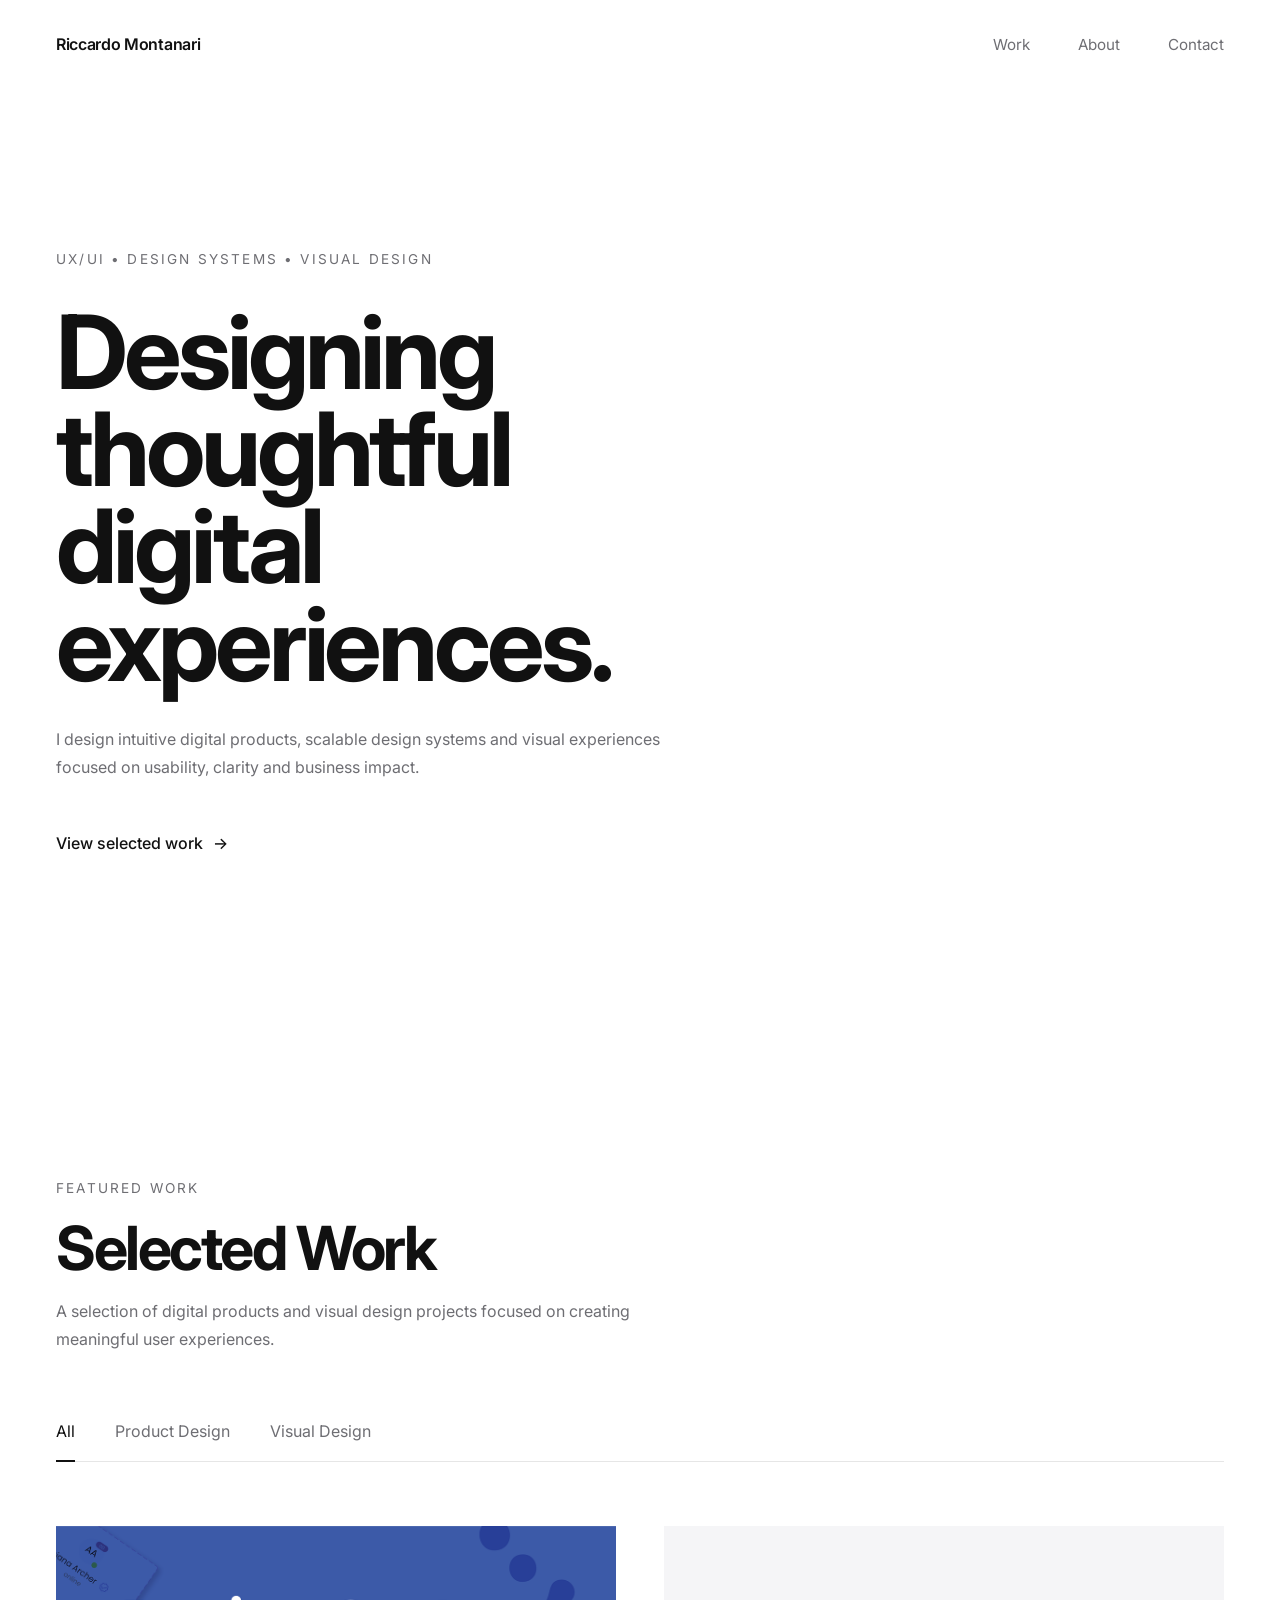
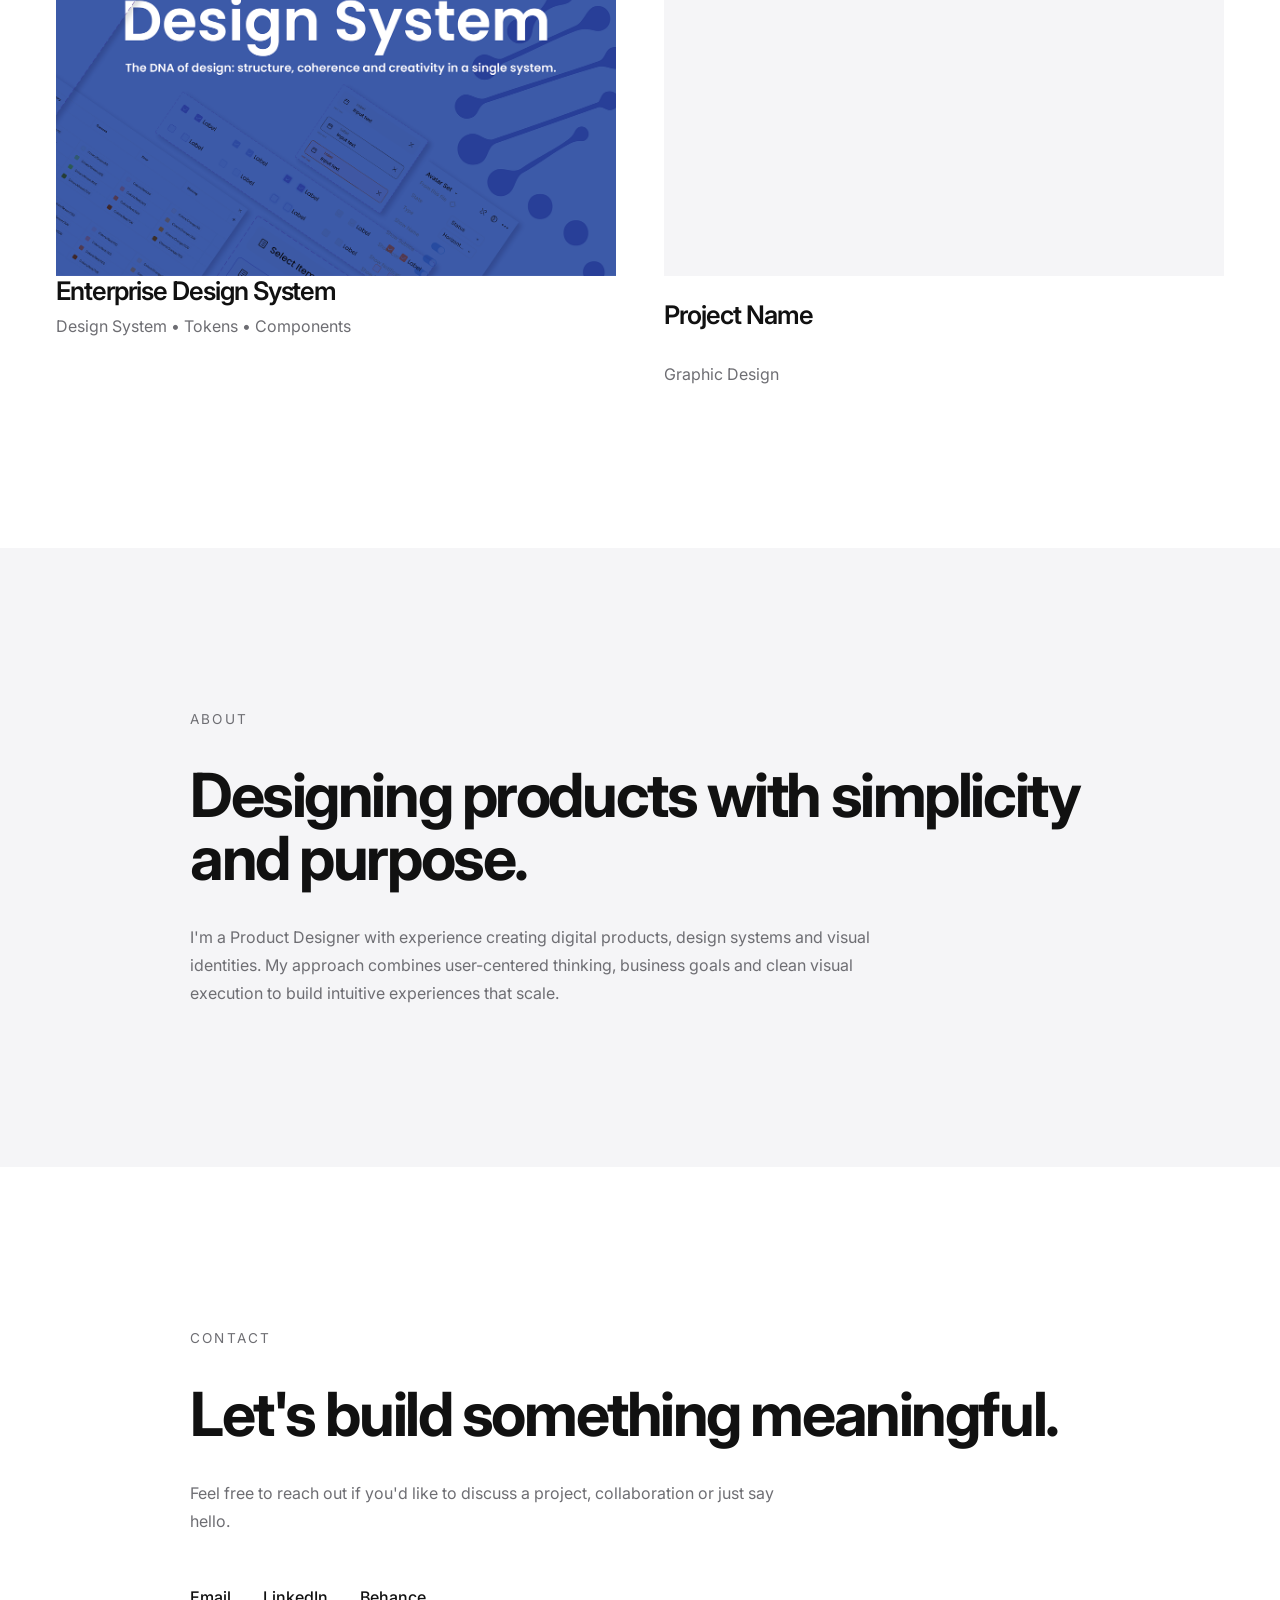
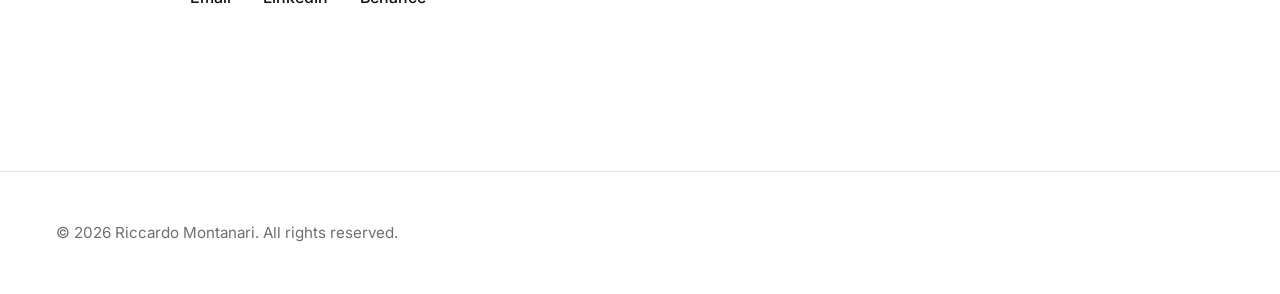
==== index.html @ 32919ed5 "first commit" ====
<!doctype html>
<html lang="en">
  <head>
    <!-- Meta -->
    <meta charset="UTF-8" />
    <meta name="viewport" content="width=device-width, initial-scale=1.0" />

    <!-- SEO -->
    <title>Riccardo Montanari | Product Designer</title>

    <meta
      name="description"
      content="Portfolio of Riccardo Montanari, Product Designer specialized in UX/UI Design, Design Systems and Visual Design."
    />

    <!-- Font -->

    <link rel="preconnect" href="https://fonts.googleapis.com" />

    <link rel="preconnect" href="https://fonts.gstatic.com" crossorigin />

    <link
      href="https://fonts.googleapis.com/css2?family=Inter:wght@300;400;500;600;700&display=swap"
      rel="stylesheet"
    />

    <!-- CSS -->

    <link rel="stylesheet" href="css/style.css" />
  </head>

  <body>
    <!-- =====================================================
         HEADER
    ====================================================== -->

    <header class="header">
      <div class="container">
        <a href="#" class="logo"> Riccardo Montanari </a>

        <nav>
          <ul class="nav-links">
            <li>
              <a href="#work">Work</a>
            </li>

            <li>
              <a href="#about">About</a>
            </li>

            <li>
              <a href="#contact">Contact</a>
            </li>
          </ul>
        </nav>
      </div>
    </header>

    <!-- =====================================================
         MAIN
    ====================================================== -->

    <main>
      <!-- =====================================================
             HERO
        ====================================================== -->

      <section id="hero">
        <div class="container">
          <div class="hero-content">
            <span class="eyebrow">
              UX/UI • Design Systems • Visual Design
            </span>

            <h1>Designing thoughtful digital experiences.</h1>

            <p class="hero-text">
              I design intuitive digital products, scalable design systems and
              visual experiences focused on usability, clarity and business
              impact.
            </p>

            <a href="#work" class="hero-link"> View selected work </a>
          </div>
        </div>
      </section>

      <!-- =====================================================
             WORK
        ====================================================== -->

      <section id="work">
        <div class="container">
          <div class="section-heading">
            <span class="eyebrow"> Featured Work </span>

            <h2>Selected Work</h2>

            <p>
              A selection of digital products and visual design projects focused
              on creating meaningful user experiences.
            </p>
          </div>

          <!-- FILTER -->

          <nav class="work-filter">
            <button class="active" data-filter="all">All</button>

            <button data-filter="product">Product Design</button>

            <button data-filter="visual">Visual Design</button>
          </nav>

          <!-- GRID -->

          <div class="projects-grid">

            <article class="project-card product">

    <a href="work/design-system.html">

        <div class="project-image">

            <img
                src="assets/images/design-system/cover.png"
                alt="Enterprise Design System">

        </div>

        <h3>
            Enterprise Design System
        </h3>

        <p>
            Design System • Tokens • Components
        </p>

    </a>

</article>

            <article class="project-card visual">
              <div class="project-image"></div>

              <h3>Project Name</h3>

              <p>Graphic Design</p>
            </article>
          </div>
        </div>
      </section>

      <!-- =====================================================
             ABOUT
        ====================================================== -->

      <section id="about">
        <div class="container">
          <span class="eyebrow"> About </span>

          <h2>Designing products with simplicity and purpose.</h2>

          <p>
            I'm a Product Designer with experience creating digital products,
            design systems and visual identities. My approach combines
            user-centered thinking, business goals and clean visual execution to
            build intuitive experiences that scale.
          </p>
        </div>
      </section>

      <!-- =====================================================
             CONTACT
        ====================================================== -->
<section id="contact">

    <div class="container">

        <span class="eyebrow">
            Contact
        </span>

        <h2>
            Let's build something meaningful.
        </h2>

        <p>
            Feel free to reach out if you'd like to discuss a project,
            collaboration or just say hello.
        </p>

        <div class="contact-links">

            <a href="mailto:tua@email.com">
                Email
            </a>

            <a href="https://linkedin.com/in/tuoprofilo" target="_blank" rel="noopener noreferrer">
                LinkedIn
            </a>

            <a href="https://behance.net/tuoprofilo" target="_blank" rel="noopener noreferrer">
                Behance
            </a>

        </div>

    </div>

</section>

    <!-- =====================================================
         FOOTER
    ====================================================== -->

    <footer>
      <div class="container">
        <p>© 2026 Riccardo Montanari. All rights reserved.</p>
      </div>
    </footer>

    <!-- JS -->

    <script src="js/script.js"></script>
  </body>
</html>
---- css/style.css ----
/* ==========================================================================
   RICCARDO MONTANARI PORTFOLIO
   STYLE.CSS

   PART 01
   - Reset
   - Design Tokens
   - Base
   - Typography
   - Layout
   - Utilities
========================================================================== */

/* ==========================================================================
   RESET
========================================================================== */

*,
*::before,
*::after {
  margin: 0;
  padding: 0;
  box-sizing: border-box;
}

html {
  scroll-behavior: smooth;
  -webkit-text-size-adjust: 100%;
}

body {
  min-height: 100vh;
}

img,
picture {
  display: block;
  max-width: 100%;
}

svg {
  display: block;
}

button,
input,
textarea,
select {
  font: inherit;
}

button {
  border: none;
  background: none;
  cursor: pointer;
}

a {
  color: inherit;
  text-decoration: none;
}

ul,
ol {
  list-style: none;
}

/* ==========================================================================
   DESIGN TOKENS
========================================================================== */

:root {
  /* COLORS */

  --clr-text: #111111;
  --clr-text-light: #6e6e73;

  --clr-background: #ffffff;
  --clr-surface: #f5f5f7;

  --clr-border: #e6e6e6;

  --clr-accent: #0071e3;

  /* TYPOGRAPHY */

  --font-family: "Inter", sans-serif;

  --fw-regular: 400;
  --fw-medium: 500;
  --fw-semibold: 600;
  --fw-bold: 700;

  /* FONT SIZE */

  --fs-body: clamp(1rem, 1vw, 1.125rem);

  --fs-small: 0.95rem;

  --fs-h3: clamp(1.4rem, 2vw, 2rem);

  --fs-h2: clamp(2.4rem, 5vw, 3.8rem);

  --fs-h1: clamp(4rem, 8vw, 6.5rem);

  /* LINE HEIGHT */

  --lh-body: 1.75;

  --lh-title: 0.95;

  /* LAYOUT */

  --container: 1280px;

  --container-padding: clamp(24px, 5vw, 56px);

  /* SPACING */

  --space-xs: 0.5rem;
  --space-sm: 1rem;
  --space-md: 2rem;
  --space-lg: 4rem;
  --space-xl: 6rem;
  --space-2xl: 8rem;
  --space-3xl: 10rem;

  /* EFFECTS */

  --transition: 0.35s cubic-bezier(0.22, 0.61, 0.36, 1);

  --shadow-sm: 0 8px 30px rgba(0, 0, 0, 0.04);
}

/* ==========================================================================
   BASE
========================================================================== */

body {
  font-family: var(--font-family);

  font-size: var(--fs-body);

  background: var(--clr-background);

  color: var(--clr-text);

  line-height: var(--lh-body);

  text-rendering: optimizeLegibility;

  -webkit-font-smoothing: antialiased;

  overflow-x: hidden;
}

::selection {
  background: var(--clr-text);

  color: #fff;
}

/* ==========================================================================
   TYPOGRAPHY
========================================================================== */

h1,
h2,
h3 {
  font-weight: var(--fw-bold);

  letter-spacing: -0.04em;

  color: var(--clr-text);
}

h1 {
  font-size: var(--fs-h1);

  line-height: var(--lh-title);

  max-width: 10ch;
}

h2 {
  font-size: var(--fs-h2);

  line-height: 1.05;
}

h3 {
  font-size: var(--fs-h3);

  line-height: 1.2;
}

p {
  max-width: 65ch;

  color: var(--clr-text-light);
}

small {
  font-size: 0.85rem;
}

/* ==========================================================================
   LINKS
========================================================================== */

a {
  transition: var(--transition);
}

a:hover {
  color: var(--clr-text);
}

/* ==========================================================================
   LAYOUT
========================================================================== */

.container {
  width: min(calc(100% - (var(--container-padding) * 2)), var(--container));

  margin-inline: auto;
}

section {
  padding-block: var(--space-3xl);
}

/* ==========================================================================
   SECTION HEADER
========================================================================== */

.section-heading {
  display: grid;

  gap: 1rem;

  margin-bottom: 4rem;
}

/* ==========================================================================
   EYEBROW
========================================================================== */

.eyebrow {
  display: inline-block;

  font-size: 0.85rem;

  letter-spacing: 0.16em;

  text-transform: uppercase;

  color: var(--clr-text-light);
}
/* ==========================================================================
   UTILITIES
========================================================================== */

.text-center {
  text-align: center;
}

.text-light {
  color: var(--clr-text-light);
}

.hidden {
  display: none;
}

.flex {
  display: flex;
}

.grid {
  display: grid;
}

/* ==========================================================================
   DIVIDER
========================================================================== */

.divider {
  width: 100%;

  height: 1px;

  background: var(--clr-border);
}
/* ==========================================================================
   PART 02
   HEADER
   NAVIGATION
   HERO
========================================================================== */

/* ==========================================================================
   HEADER
========================================================================== */

.header {
  position: fixed;
  top: 0;
  left: 0;

  width: 100%;

  z-index: 1000;

  transition: var(--transition);
}

.header.scrolled {
  background: rgba(255, 255, 255, 0.82);

  backdrop-filter: blur(20px);

  -webkit-backdrop-filter: blur(20px);

  border-bottom: 1px solid var(--clr-border);
}

/* ==========================================================================
   NAVBAR
========================================================================== */

.header .container {
  display: flex;

  align-items: center;

  justify-content: space-between;

  height: 88px;
}

.logo {
  font-size: 1rem;

  font-weight: var(--fw-semibold);

  letter-spacing: -0.02em;

  color: var(--clr-text);
}

.nav-links {
  display: flex;

  align-items: center;

  gap: 3rem;
}

.nav-links li {
  position: relative;
}

.nav-links a {
  font-size: 0.95rem;

  color: var(--clr-text-light);

  transition: var(--transition);
}

.nav-links a:hover {
  color: var(--clr-text);
}

/* ==========================================================================
   NAV UNDERLINE
========================================================================== */

.nav-links a::after {
  content: "";

  position: absolute;

  left: 0;

  bottom: -10px;

  width: 100%;

  height: 2px;

  background: var(--clr-text);

  transform: scaleX(0);

  transform-origin: left;

  transition: var(--transition);
}

.nav-links a:hover::after {
  transform: scaleX(1);
}

/* ==========================================================================
   HERO
========================================================================== */

#hero {
  min-height: 100svh;

  display: grid;

  align-items: center;
}

.hero-content {
  display: grid;

  gap: 2rem;

  max-width: 820px;

  padding-top: 88px;
}

.hero-content h1 {
  max-width: 10ch;
}

.hero-text {
  max-width: 620px;
}

/* ==========================================================================
   HERO LINK
========================================================================== */

.hero-link {
  display: inline-flex;

  align-items: center;

  gap: 0.6rem;

  width: max-content;

  margin-top: 1rem;

  font-size: 1rem;

  font-weight: var(--fw-medium);

  transition: var(--transition);
}

.hero-link::after {
  content: "→";

  transition: transform 0.35s ease;
}

.hero-link:hover {
  gap: 1rem;
}

.hero-link:hover::after {
  transform: translateX(8px);
}

/* ==========================================================================
   HERO ANIMATION
========================================================================== */

.hero-content > * {
  opacity: 0;

  transform: translateY(32px);

  animation: fadeUp 0.8s forwards;
}

.hero-content > *:nth-child(1) {
  animation-delay: 0.1s;
}

.hero-content > *:nth-child(2) {
  animation-delay: 0.25s;
}

.hero-content > *:nth-child(3) {
  animation-delay: 0.4s;
}

.hero-content > *:nth-child(4) {
  animation-delay: 0.55s;
}

/* ==========================================================================
   KEYFRAMES
========================================================================== */

@keyframes fadeUp {
  from {
    opacity: 0;

    transform: translateY(32px);
  }

  to {
    opacity: 1;

    transform: translateY(0);
  }
}
/* ==========================================================================
   PART 03
   SELECTED WORK
   FILTER
   PROJECT GRID
========================================================================== */

/* ==========================================================================
   WORK
========================================================================== */

#work {
  background: var(--clr-background);
}

.work-filter {
  display: flex;

  align-items: center;

  gap: 2.5rem;

  margin-bottom: 4rem;

  border-bottom: 1px solid var(--clr-border);

  padding-bottom: 1rem;
}

.work-filter button {
  position: relative;

  font-size: 1rem;

  color: var(--clr-text-light);

  transition: var(--transition);
}

.work-filter button:hover {
  color: var(--clr-text);
}

.work-filter button.active {
  color: var(--clr-text);
}

.work-filter button.active::after {
  content: "";

  position: absolute;

  left: 0;

  bottom: -17px;

  width: 100%;

  height: 2px;

  background: var(--clr-text);
}

/* ==========================================================================
   PROJECT GRID
========================================================================== */

.projects-grid {
  display: grid;

  grid-template-columns: repeat(auto-fit, minmax(420px, 1fr));

  gap: 4rem 3rem;
}

/* ==========================================================================
   PROJECT CARD
========================================================================== */

.project-card {
  display: flex;

  flex-direction: column;

  gap: 1.5rem;

  cursor: pointer;

  transition: var(--transition);
}

.project-card:hover {
  transform: translateY(-6px);
}

/* ==========================================================================
   PROJECT IMAGE
========================================================================== */

.project-image {
  position: relative;

  overflow: hidden;

  aspect-ratio: 16 / 10;

  background: var(--clr-surface);
}

.project-image img {
  width: 100%;

  height: 100%;

  object-fit: cover;

  transition: 0.7s ease;
}

.project-card:hover img {
  transform: scale(1.04);
}

/* ==========================================================================
   IMAGE OVERLAY
========================================================================== */

.project-image::before {
  content: "";

  position: absolute;

  inset: 0;

  background: linear-gradient(to top, rgba(0, 0, 0, 0.08), transparent);

  opacity: 0;

  transition: var(--transition);
}

.project-card:hover .project-image::before {
  opacity: 1;
}

/* ==========================================================================
   PROJECT INFO
========================================================================== */

.project-card h3 {
  font-size: 1.6rem;

  font-weight: 600;

  margin-bottom: 0.35rem;
}

.project-card p {
  font-size: 1rem;

  color: var(--clr-text-light);
}

/* ==========================================================================
   PROJECT TAG
========================================================================== */

.project-tag {
  display: inline-flex;

  width: max-content;

  padding: 0.4rem 0.8rem;

  background: var(--clr-surface);

  color: var(--clr-text-light);

  font-size: 0.8rem;

  text-transform: uppercase;

  letter-spacing: 0.08em;
}

/* ==========================================================================
   CARD LINK
========================================================================== */

.project-link {
  display: inline-flex;

  align-items: center;

  gap: 0.5rem;

  width: max-content;

  margin-top: 0.5rem;

  font-weight: 500;

  transition: var(--transition);
}

.project-link::after {
  content: "→";

  transition: 0.35s ease;
}

.project-card:hover .project-link {
  gap: 0.9rem;
}

.project-card:hover .project-link::after {
  transform: translateX(6px);
}

/* ==========================================================================
   PROJECT REVEAL
========================================================================== */

.project-card {
  opacity: 0;

  transform: translateY(50px);
}

.project-card.show {
  opacity: 1;

  transform: none;

  transition:
    opacity 0.8s ease,
    transform 0.8s ease;
}

/* ==========================================================================
   ABOUT
========================================================================== */

#about {
  background: var(--clr-surface);
}

#about .container {
  display: grid;

  gap: 2rem;

  max-width: 900px;
}

#about p {
  max-width: 720px;
}
/* ==========================================================================
   PART 04
   CONTACT
   FOOTER
   ANIMATIONS
   RESPONSIVE
========================================================================== */

/* ==========================================================================
   CONTACT
========================================================================== */

#contact {
  background: var(--clr-background);
}

#contact .container {
  max-width: 900px;

  display: grid;

  gap: 2rem;
}

#contact p {
  max-width: 620px;
}

/* ==========================================================================
   FOOTER
========================================================================== */

footer {
  border-top: 1px solid var(--clr-border);

  padding: 3rem 0;
}

footer .container {
  display: flex;

  justify-content: space-between;

  align-items: center;

  gap: 2rem;
}

footer p {
  font-size: 0.95rem;

  color: var(--clr-text-light);
}

/* ==========================================================================
   REVEAL ANIMATION
========================================================================== */

.reveal {
  opacity: 0;

  transform: translateY(40px);
}

.reveal.visible {
  opacity: 1;

  transform: none;

  transition:
    opacity 0.8s ease,
    transform 0.8s ease;
}

/* ==========================================================================
   FOCUS
========================================================================== */

a:focus-visible,
button:focus-visible {
  outline: 2px solid var(--clr-accent);

  outline-offset: 4px;
}

/* ==========================================================================
   HOVER
========================================================================== */

button,
a {
  transition: var(--transition);
}

/* ==========================================================================
   SCROLLBAR
========================================================================== */

::-webkit-scrollbar {
  width: 10px;
}

::-webkit-scrollbar-track {
  background: #fff;
}

::-webkit-scrollbar-thumb {
  background: #d5d5d5;
}

::-webkit-scrollbar-thumb:hover {
  background: #bfbfbf;
}

/* ==========================================================================
   TABLET
========================================================================== */

@media (max-width: 992px) {
  section {
    padding-block: 7rem;
  }

  .nav-links {
    gap: 2rem;
  }

  .projects-grid {
    grid-template-columns: 1fr;
  }

  h1 {
    max-width: 12ch;
  }
}

/* ==========================================================================
   MOBILE
========================================================================== */

@media (max-width: 768px) {
  .header .container {
    height: 72px;
  }

  .nav-links {
    gap: 1.5rem;
  }

  .nav-links a {
    font-size: 0.9rem;
  }

  .hero-content {
    padding-top: 72px;
  }

  .work-filter {
    overflow-x: auto;

    gap: 1.5rem;

    scrollbar-width: none;
  }

  .work-filter::-webkit-scrollbar {
    display: none;
  }

  .projects-grid {
    grid-template-columns: 1fr;

    gap: 3rem;
  }

  .project-card {
    gap: 1rem;
  }

  footer .container {
    flex-direction: column;

    align-items: flex-start;
  }
}

/* ==========================================================================
   SMALL MOBILE
========================================================================== */

@media (max-width: 480px) {
  section {
    padding-block: 6rem;
  }

  .container {
    width: min(calc(100% - 40px), var(--container));
  }

  h1 {
    max-width: 100%;
  }
}

/* ==========================================================================
   REDUCED MOTION
========================================================================== */

@media (prefers-reduced-motion: reduce) {
  * {
    animation: none !important;

    transition: none !important;

    scroll-behavior: auto !important;
  }
}
/* ==========================================
   ACTIVE NAVIGATION
========================================== */

.nav-links a.active {
  color: var(--clr-text);
}

.nav-links a.active::after {
  transform: scaleX(1);
}
/* ==========================================
   CONTACT LINKS
========================================== */

.contact-links {
  display: flex;

  flex-wrap: wrap;

  gap: 2rem;

  margin-top: 1rem;
}

.contact-links a {
  position: relative;

  font-size: 1rem;

  font-weight: 500;

  color: var(--clr-text);
}

.contact-links a::after {
  content: "";

  position: absolute;

  left: 0;

  bottom: -6px;

  width: 100%;

  height: 2px;

  background: var(--clr-text);

  transform: scaleX(0);

  transform-origin: left;

  transition: var(--transition);
}

.contact-links a:hover::after {
  transform: scaleX(1);
}
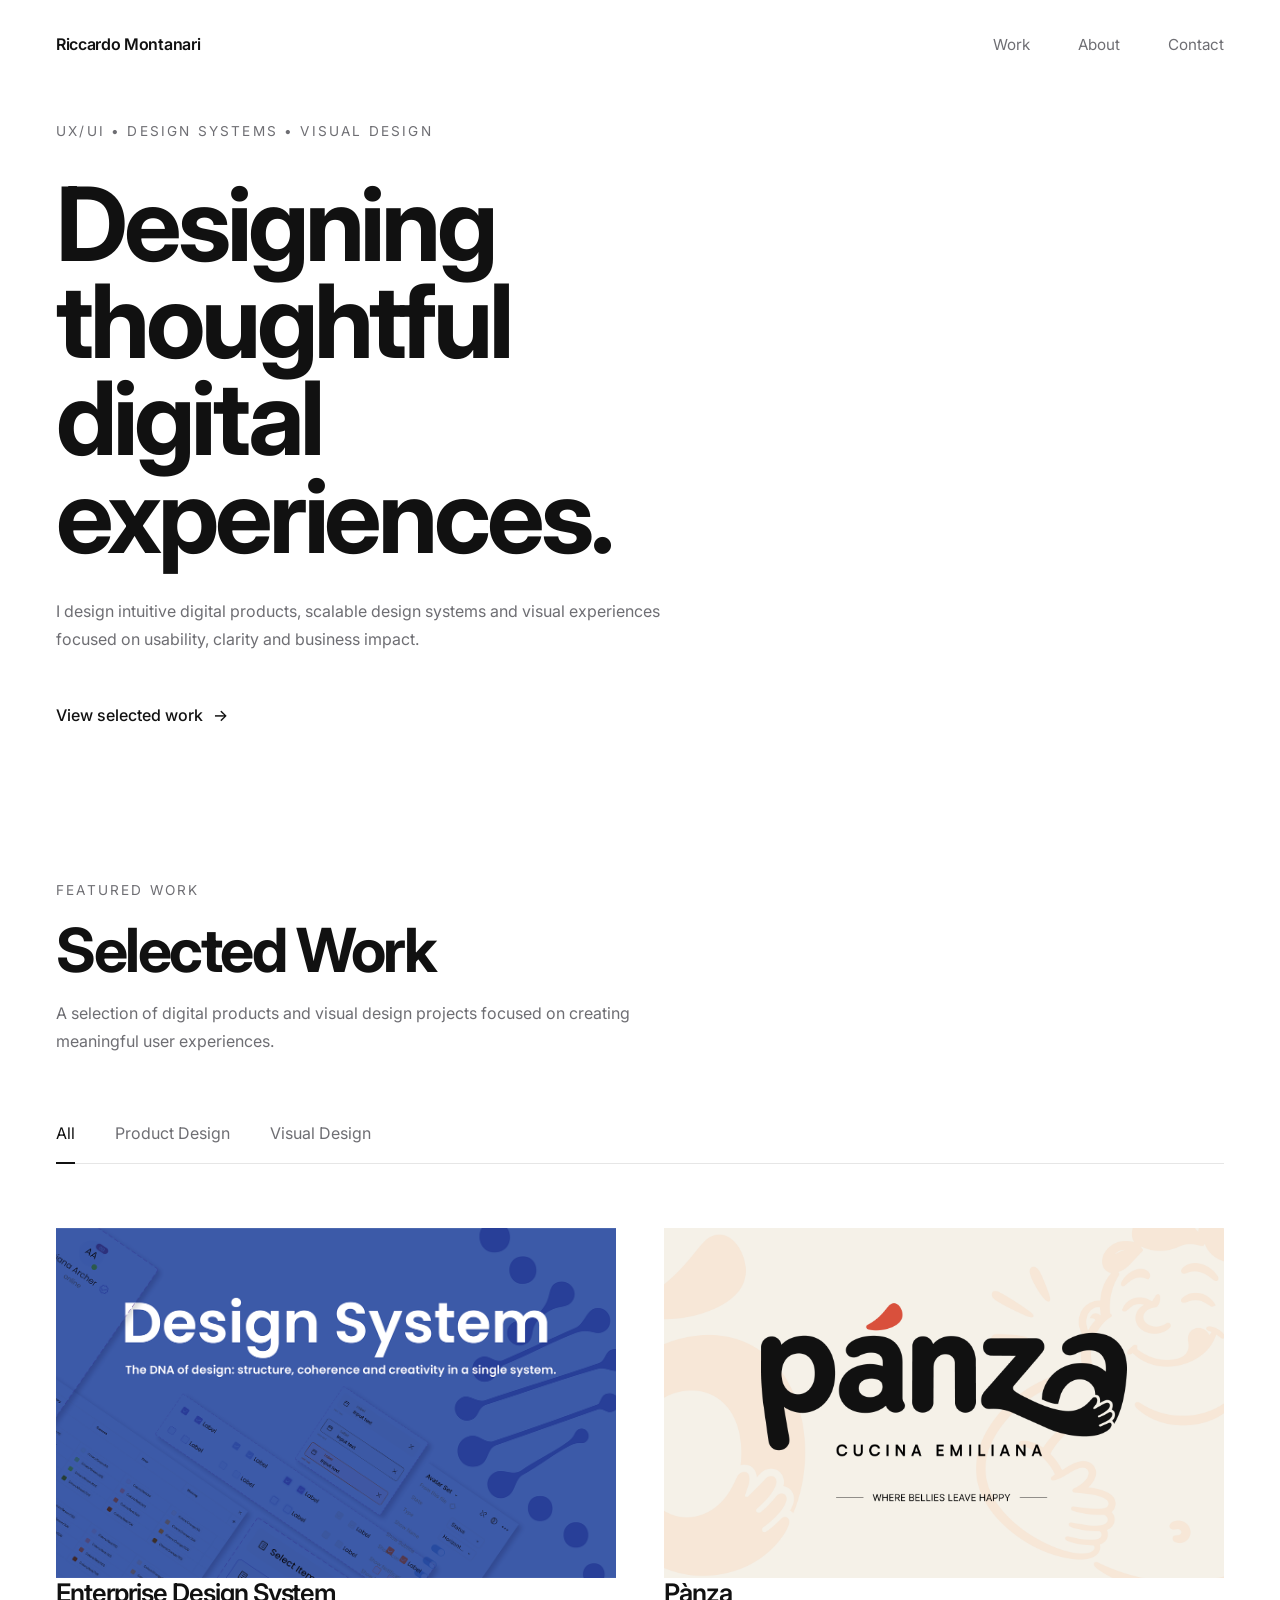
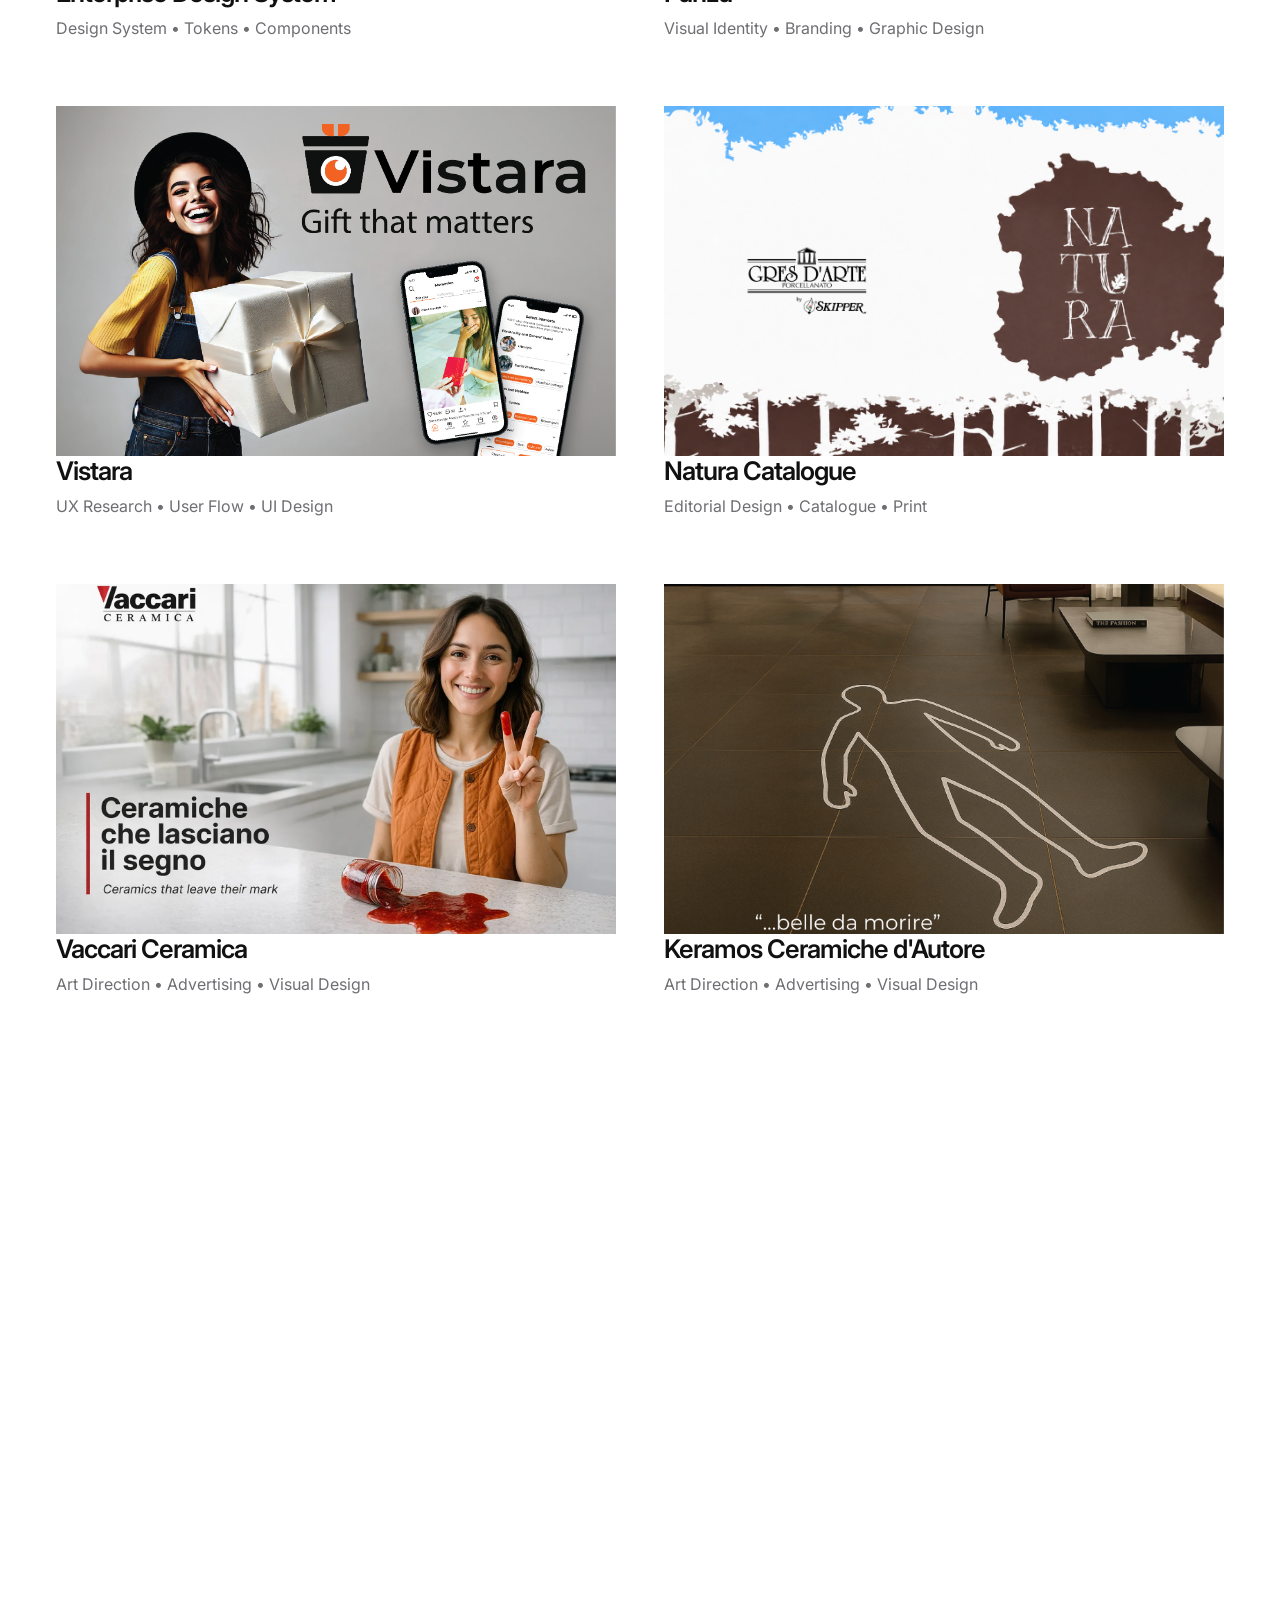
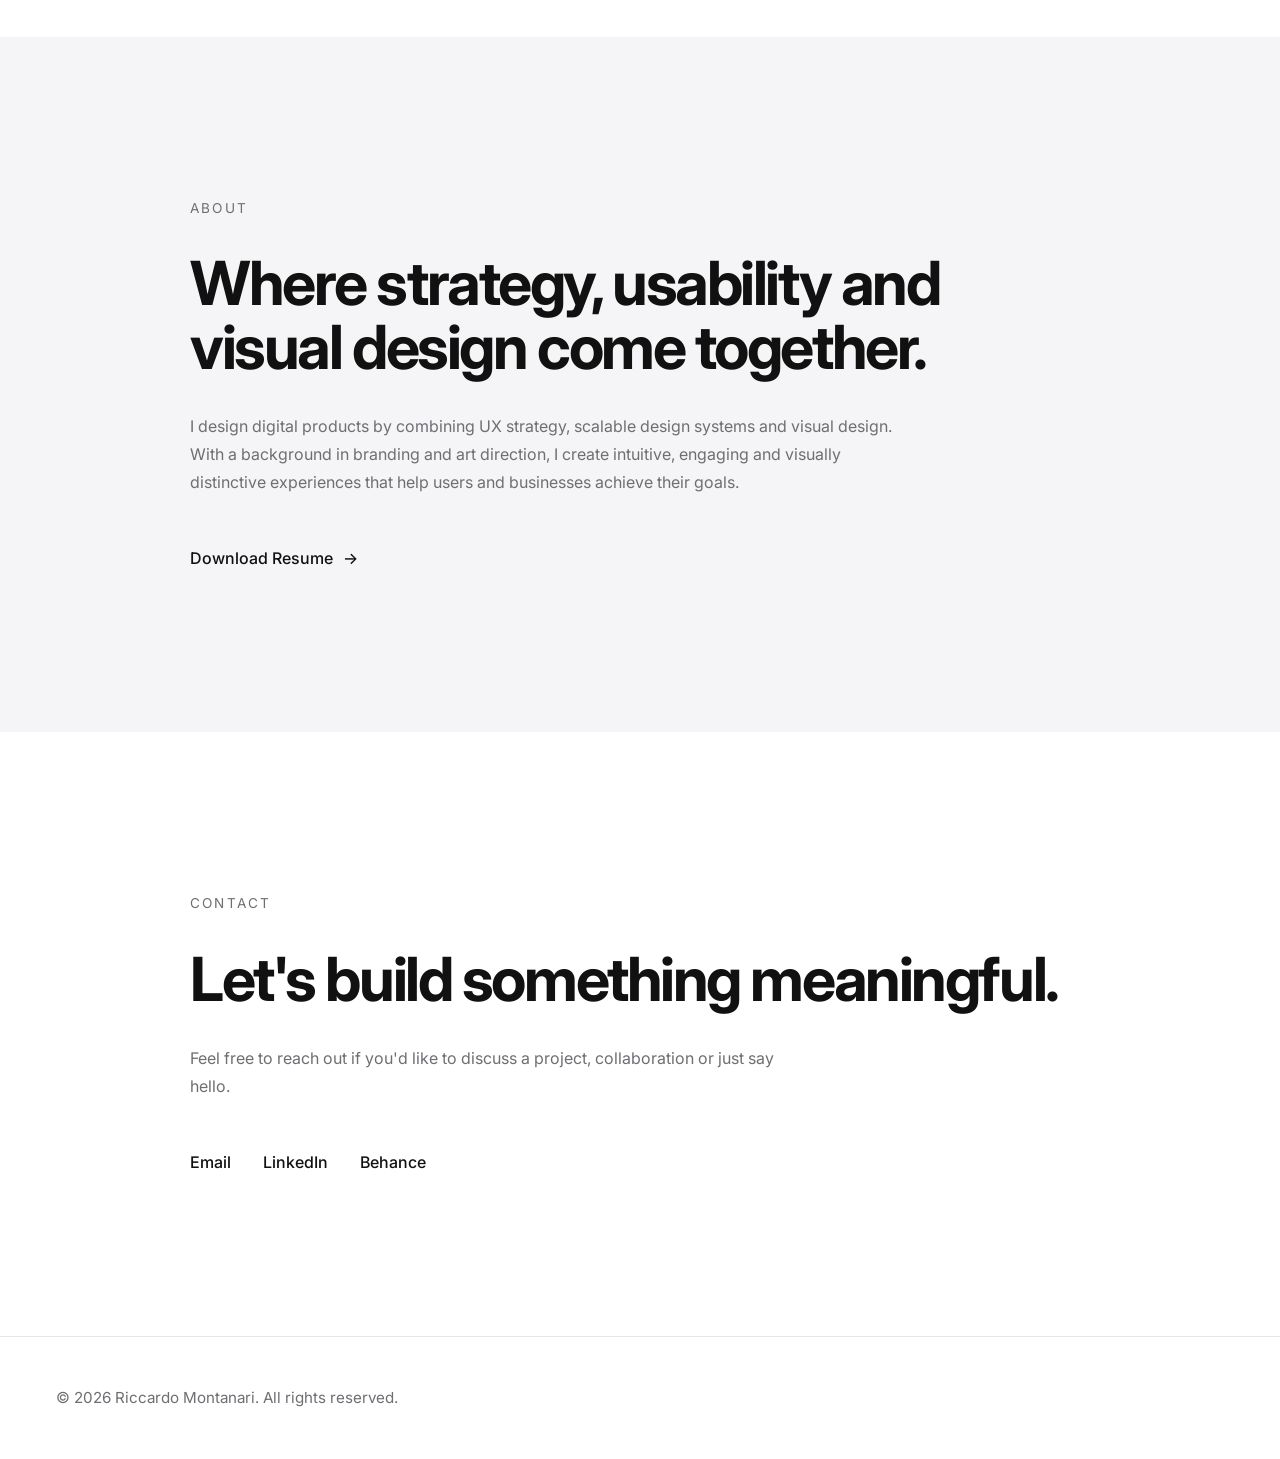
==== commit ed22eb03: "Update portfolio" ====
--- a/index.html
+++ b/index.html
@@ -34,27 +34,7 @@
          HEADER
     ====================================================== -->
 
-    <header class="header">
-      <div class="container">
-        <a href="#" class="logo"> Riccardo Montanari </a>
-
-        <nav>
-          <ul class="nav-links">
-            <li>
-              <a href="#work">Work</a>
-            </li>
-
-            <li>
-              <a href="#about">About</a>
-            </li>
-
-            <li>
-              <a href="#contact">Contact</a>
-            </li>
-          </ul>
-        </nav>
-      </div>
-    </header>
+    <div id="header"></div>
 
     <!-- =====================================================
          MAIN
@@ -141,32 +121,156 @@
 </article>
 
             <article class="project-card visual">
-              <div class="project-image"></div>
-
-              <h3>Project Name</h3>
-
-              <p>Graphic Design</p>
-            </article>
-          </div>
-        </div>
-      </section>
-
-      <!-- =====================================================
-             ABOUT
-        ====================================================== -->
-
-      <section id="about">
+
+    <a href="work/panza.html">
+
+        <div class="project-image">
+
+            <img
+                src="assets/images/panza/1.png"
+                alt="Pànza Brand Identity">
+
+        </div>
+
+        <h3>
+            Pànza
+        </h3>
+
+        <p>
+            Visual Identity • Branding • Graphic Design
+        </p>
+
+    </a>
+
+</article>
+<article class="project-card product">
+
+    <a href="work/vistara.html">
+
+        <div class="project-image">
+
+            <img
+                src="assets/images/vistara/cover.png"
+                alt="Vistara UX Case Study">
+
+        </div>
+
+        <h3>
+            Vistara
+        </h3>
+
+        <p>
+            UX Research • User Flow • UI Design
+        </p>
+
+    </a>
+
+</article>
+<article class="project-card visual">
+
+<a href="work/natura-catalogue.html">
+
+<div class="project-image">
+
+<img
+src="assets/images/natura-catalogue/4-cover.png"
+alt="Natura Catalogue">
+
+</div>
+
+<h3>
+Natura Catalogue
+</h3>
+
+<p>
+Editorial Design • Catalogue • Print
+</p>
+
+</a>
+
+</article>
+<article class="project-card visual">
+
+    <a href="work/vaccari.html">
+
+        <div class="project-image">
+            <img
+                src="assets/images/vaccari/cover.png"
+                alt="Vaccari Ceramica">
+        </div>
+
+        <h3>Vaccari Ceramica</h3>
+
+        <p>
+            Art Direction • Advertising • Visual Design
+        </p>
+
+    </a>
+
+</article>
+<article class="project-card visual">
+
+    <a href="work/keramos.html">
+
+        <div class="project-image">
+
+            <img
+                src="assets/images/keramos/cover.png"
+                alt="Keramos Ceramiche d'Autore">
+
+        </div>
+
+        <h3>Keramos Ceramiche d'Autore</h3>
+
+        <p>
+            Art Direction • Advertising • Visual Design
+        </p>
+
+    </a>
+
+</article>
+<article class="project-card product">
+  <a href="work/la-marmiteria.html">
+    <div class="project-image">
+      <img
+        src="assets/images/la-marmiteria/cover.png"
+        alt="La Marmiteria UX/UI Case Study"
+        loading="lazy"
+      />
+    </div>
+
+    <h3>La Marmiteria</h3>
+
+    <p>UX Research • UI Design • Mobile App</p>
+  </a>
+</article>
+
+</div> <!-- projects-grid -->
+
+</div> <!-- container -->
+
+</section> <!-- work -->
+
+<!-- =====================================================
+     ABOUT
+====================================================== -->
+
+<section id="about">
         <div class="container">
           <span class="eyebrow"> About </span>
 
-          <h2>Designing products with simplicity and purpose.</h2>
+          <h2>Where strategy, usability and visual design come together.</h2>
 
           <p>
-            I'm a Product Designer with experience creating digital products,
-            design systems and visual identities. My approach combines
-            user-centered thinking, business goals and clean visual execution to
-            build intuitive experiences that scale.
+            I design digital products by combining UX strategy, scalable design systems and visual design. With a background in branding and art direction, I create intuitive, engaging and visually distinctive experiences that help users and businesses achieve their goals.
           </p>
+          <a
+    href="assets/resume/Riccardo-Montanari-Resume.pdf"
+    class="hero-link resume-link"
+    download
+>
+    Download Resume
+</a>
         </div>
       </section>
 
@@ -192,15 +296,15 @@
 
         <div class="contact-links">
 
-            <a href="mailto:tua@email.com">
+            <a href="mailto:montanari.riccardo@gmail.com">
                 Email
             </a>
 
-            <a href="https://linkedin.com/in/tuoprofilo" target="_blank" rel="noopener noreferrer">
+            <a href="https://www.linkedin.com/in/montanari-riccardo/" target="_blank" rel="noopener noreferrer">
                 LinkedIn
             </a>
 
-            <a href="https://behance.net/tuoprofilo" target="_blank" rel="noopener noreferrer">
+            <a href="https://www.behance.net/montanaririccardo282" target="_blank" rel="noopener noreferrer">
                 Behance
             </a>
 
@@ -214,14 +318,12 @@
          FOOTER
     ====================================================== -->
 
-    <footer>
-      <div class="container">
-        <p>© 2026 Riccardo Montanari. All rights reserved.</p>
-      </div>
-    </footer>
+    <div id="footer"></div>
 
     <!-- JS -->
 
-    <script src="js/script.js"></script>
-  </body>
+<script src="js/components.js"></script>
+<script src="js/script.js"></script>
+
+</body>
 </html>
--- a/css/style.css
+++ b/css/style.css
@@ -408,21 +408,16 @@
 ========================================================================== */
 
 #hero {
-  min-height: 100svh;
-
-  display: grid;
-
+  min-height: 80svh;
+  display: flex;
   align-items: center;
+  padding: 120px 0 70px;
 }
 
 .hero-content {
   display: grid;
-
   gap: 2rem;
-
   max-width: 820px;
-
-  padding-top: 88px;
 }
 
 .hero-content h1 {
@@ -527,6 +522,8 @@
 
 #work {
   background: var(--clr-background);
+  scroll-margin-top: 90px;
+  padding-top: 5rem;
 }
 
 .work-filter {
@@ -1049,3 +1046,24 @@
 .contact-links a:hover::after {
   transform: scaleX(1);
 }
+/* ==========================
+   RESUME BUTTON
+========================== */
+
+.resume-button {
+  display: inline-flex;
+  align-items: center;
+  gap: 10px;
+
+  text-decoration: none;
+  color: #111;
+  font-weight: 500;
+}
+
+.resume-button span {
+  transition: transform 0.3s ease;
+}
+
+.resume-button:hover span {
+  transform: translateY(6px);
+}
